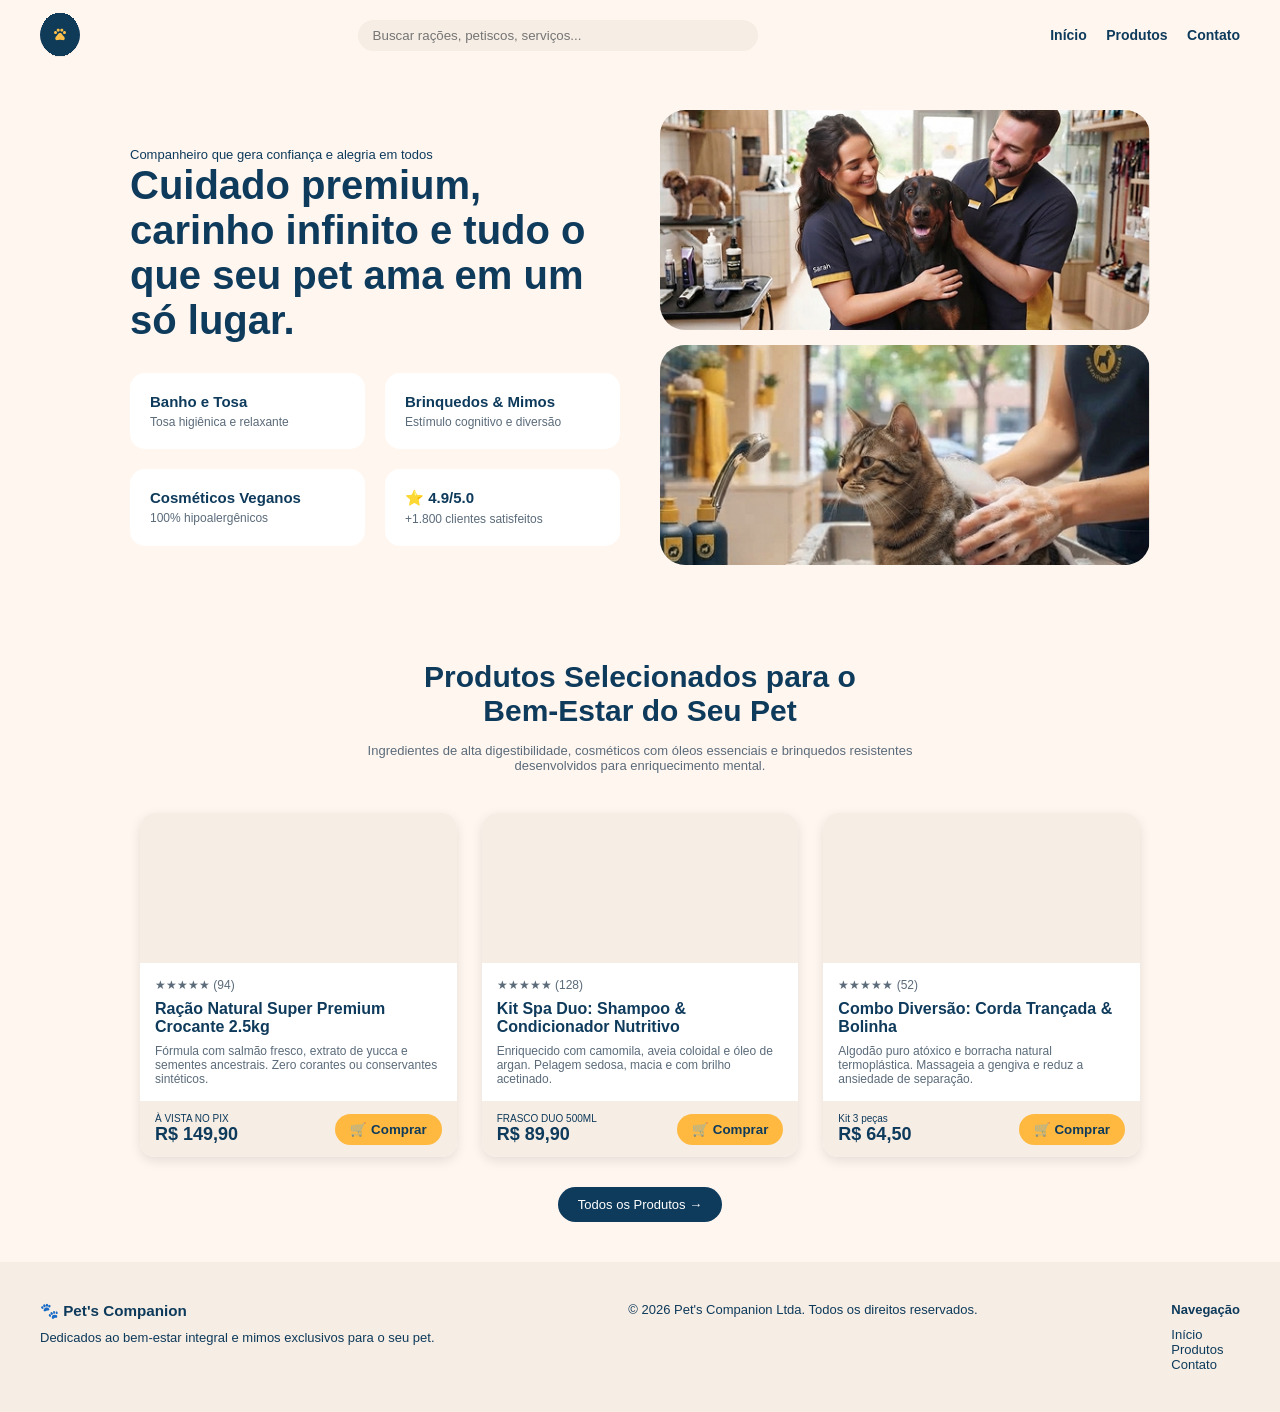
==== home/index.html @ cc7410a5 "atualização de arquivo" ====
<!DOCTYPE html>
<html lang="pt-BR">

<head>
    <meta charset="UTF-8">
    <meta name="viewport" content="width=device-width, initial-scale=1.0">
    <title>Pet's Companion</title>
    <link rel="stylesheet" href="style.css">
</head>

<body>

    <!-- CABEÇALHO -->
    <header class="header">
        <div class="logo">

            <img src="../icones/patinha.svg" alt="logo patinha">
            
        </div>
        <input class="busca" type="text" placeholder="Buscar rações, petiscos, serviços...">
        <nav class="menu">
            <a href="#inicio">Início</a>
            <a href="#produtos">Produtos</a>
            <a href="#contato">Contato</a>
        </nav>
    </header>

    <!-- SEÇÃO PRINCIPAL -->
    <section class="hero" id="inicio">
        <div class="hero-texto">
            <span class="pequeno">Companheiro que gera confiança e alegria em todos<span>
                    <h1>Cuidado premium, carinho infinito e tudo o que seu pet ama em um só lugar.</h1>

                    <div class="cards-servicos">
                        <div class="servico">
                            <h3>Banho e Tosa</h3>
                            <p>Tosa higiênica e relaxante</p>
                        </div>
                        <div class="servico">
                            <h3>Brinquedos &amp; Mimos</h3>
                            <p>Estímulo cognitivo e diversão</p>
                        </div>
                        <div class="servico">
                            <h3>Cosméticos Veganos</h3>
                            <p>100% hipoalergênicos</p>
                        </div>
                        <div class="servico">
                            <h3>⭐ 4.9/5.0</h3>
                            <p>+1.800 clientes satisfeitos</p>
                        </div>
                    </div>
        </div>

        <div class="hero-imagens">
            <img src="../img/Group 3.png" alt="Atendentes com um cachorro">
            <img src="../img/Group 2.png" alt="Gato no banho">
        </div>
    </section>

    <!-- PRODUTOS -->
    <section class="produtos" id="produtos">
        <h2>Produtos Selecionados para o Bem-Estar do Seu Pet</h2>
        <p class="subtitulo">Ingredientes de alta digestibilidade, cosméticos com óleos essenciais e brinquedos
            resistentes desenvolvidos para enriquecimento mental.</p>

        <div class="lista-produtos">

            <div class="produto">
                <div class="produto-foto"></div>
                <div class="produto-texto">
                    <p class="estrelas">★★★★★ (94)</p>
                    <h3>Ração Natural Super Premium
                        Crocante 2.5kg</h3>
                    <p>Fórmula com salmão fresco, extrato de yucca e sementes
                        ancestrais. Zero corantes ou conservantes sintéticos.</p>
                </div>
                <div class="produto-preco">
                    <div>
                        <small>À VISTA NO PIX</small>
                        <strong>R$ 149,90</strong>
                    </div>
                    <button>🛒 Comprar</button>
                </div>
            </div>

            <div class="produto">
                <div class="produto-foto"></div>
                <div class="produto-texto">
                    <p class="estrelas">★★★★★ (128)</p>
                    <h3>Kit Spa Duo: Shampoo &
                        Condicionador Nutritivo </h3>
                    <p>Enriquecido com camomila, aveia coloidal e óleo de
                        argan. Pelagem sedosa, macia e com brilho acetinado.</p>
                </div>
                <div class="produto-preco">
                    <div>
                        <small>FRASCO DUO 500ML</small>
                        <strong>R$ 89,90</strong>
                    </div>
                    <button>🛒 Comprar</button>
                </div>
            </div>

            <div class="produto">
                <div class="produto-foto"></div>
                <div class="produto-texto">
                    <p class="estrelas">★★★★★ (52)</p>
                    <h3>Combo Diversão: Corda Trançada &amp; Bolinha</h3>
                    <p>Algodão puro atóxico e borracha natural termoplástica.
                        Massageia a gengiva e reduz a ansiedade de separação.</p>
                </div>
                <div class="produto-preco">
                    <div>
                        <small>Kit 3 peças</small>
                        <strong>R$ 64,50</strong>
                    </div>
                    <button>🛒 Comprar</button>
                </div>
            </div>

        </div>

        <a class="botao-todos" href="#">Todos os Produtos →</a>
    </section>

    <!-- RODAPÉ -->
    <footer class="rodape" id="contato">
        <div>
            <h3>🐾 Pet's Companion</h3>
            <p>Dedicados ao bem-estar integral e mimos exclusivos para o seu pet.</p>
        </div>
        <p>© 2026 Pet's Companion Ltda. Todos os direitos reservados.</p>
        <div>
            <h4>Navegação</h4>
            <a href="#inicio">Início</a><br>
            <a href="#produtos">Produtos</a><br>
            <a href="#contato">Contato</a>
        </div>
    </footer>

</body>

</html>
---- home/style.css ----
* {
  margin: 0;
  padding: 0;
  box-sizing: border-box;
}

body {
  font-family: Arial, Helvetica, sans-serif;
  background-color: #fff6f0;
  color: #0e3a5b;
}

a {
  color: inherit;
  text-decoration: none;
}

img {
  max-width: 100%;
  display: block;
}

/* ===== CABEÇALHO ===== */
.header {
  display: flex;
  align-items: center;
  justify-content: space-between;
  gap: 20px;
  padding: 15px 40px;
}

.logo {
  width: 40px;
  height: 40px;
  background-color: #0e3a5b;
  border-radius: 50%;
  display: flex;
  align-items: center;
  justify-content: center;
}

.busca {
  width: 100%;
  max-width: 400px;
  padding: 8px 15px;
  border: none;
  border-radius: 20px;
  background-color: #f6ede4;
}

.menu a {
  margin-left: 15px;
  font-size: 14px;
  font-weight: bold;
}

/* ===== HERO ===== */
.hero {
  display: flex;
  align-items: center;
  gap: 40px;
  max-width: 1100px;
  margin: 0 auto;
  padding: 40px;
}

.hero-texto,
.hero-imagens {
  flex: 1;
}

.pequeno {
  font-size: 13px;
  margin-bottom: 10px;
}

.hero h1 {
  font-size: 40px;
  margin-bottom: 30px;
}

.cards-servicos {
  display: grid;
  grid-template-columns: 1fr 1fr;
  gap: 20px;
}

.servico {
  background-color: white;
  padding: 20px;
  border-radius: 15px;
}

.servico h3 {
  font-size: 15px;
  margin-bottom: 5px;
}

.servico p {
  font-size: 12px;
  color: #5b6b7a;
}

.hero-imagens img {
  width: 100%;
  height: 220px;
  object-fit: cover;
  border-radius: 25px;
  margin-bottom: 15px;
  background-color: #f6ede4;
}

/* ===== PRODUTOS ===== */
.produtos {
  padding: 40px;
  text-align: center;
}

.produtos h2 {
  font-size: 30px;
  max-width: 500px;
  margin: 0 auto 15px;
}

.subtitulo {
  max-width: 600px;
  margin: 0 auto 40px;
  font-size: 13px;
  color: #5b6b7a;
}

.lista-produtos {
  display: flex;
  justify-content: center;
  gap: 25px;
  max-width: 1000px;
  margin: 0 auto 30px;
}

.produto {
  flex: 1;
  background-color: white;
  border-radius: 15px;
  overflow: hidden;
  text-align: left;
  box-shadow: 0 4px 12px rgba(0, 0, 0, 0.1);
}

.produto-foto {
  height: 150px;
  background-color: #f6ede4;
}

.produto-texto {
  padding: 15px;
}

.produto-texto h3 {
  font-size: 16px;
  margin: 8px 0;
}

.produto-texto p {
  font-size: 12px;
  color: #5b6b7a;
}

.estrelas {
  color: #b8860b;
}

.produto-preco {
  display: flex;
  justify-content: space-between;
  align-items: center;
  padding: 12px 15px;
  background-color: #f6ede4;
}

.produto-preco small {
  display: block;
  font-size: 10px;
}

.produto-preco strong {
  font-size: 18px;
}

button {
  background-color: #ffb940;
  color: #0e3a5b;
  border: none;
  padding: 8px 15px;
  border-radius: 20px;
  font-weight: bold;
  cursor: pointer;
}

button:hover {
  background-color: #ffa31a;
}

.botao-todos {
  display: inline-block;
  background-color: #0e3a5b;
  color: white;
  padding: 10px 20px;
  border-radius: 20px;
  font-size: 13px;
}

/* ===== RODAPÉ ===== */
.rodape {
  display: flex;
  justify-content: space-between;
  gap: 30px;
  padding: 40px;
  background-color: #f6ede4;
  font-size: 13px;
}

.rodape h3,
.rodape h4 {
  margin-bottom: 10px;
}

/* ===== RESPONSIVO ===== */

@media (max-width: 900px) {
  .hero {
    flex-direction: column;
  }

  .lista-produtos {
    flex-direction: column;
  }
}

@media (max-width: 600px) {
  .header {
    flex-wrap: wrap;
    padding: 15px 20px;
  }

  .busca {
    order: 3;
    max-width: 100%;
  }

  .hero,
  .produtos,
  .rodape {
    padding: 25px 20px;
  }

  .hero h1 {
    font-size: 28px;
  }

  .cards-servicos {
    grid-template-columns: 1fr;
  }

  .rodape {
    flex-direction: column;
  }
}
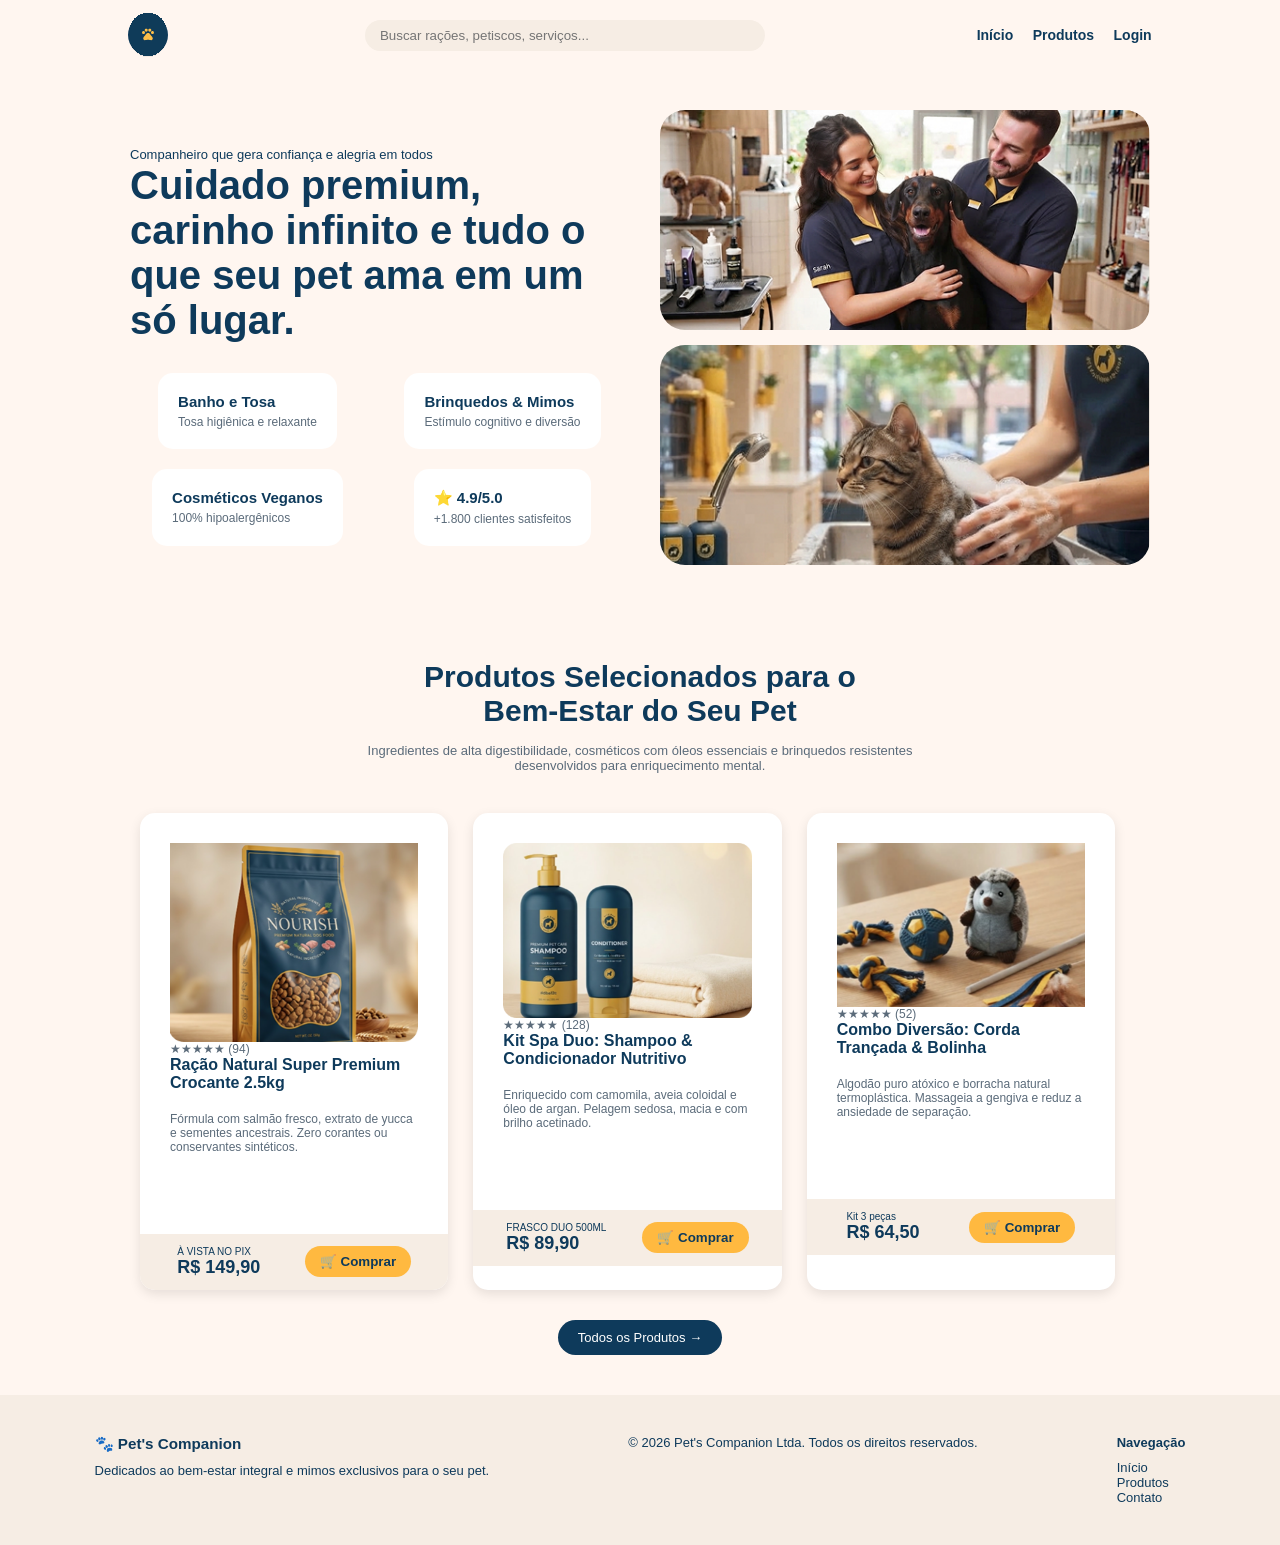
==== commit c1c0f62f: "ajustes na home do projeto pet's companion" ====
--- a/home/index.html
+++ b/home/index.html
@@ -21,7 +21,7 @@
         <nav class="menu">
             <a href="#inicio">Início</a>
             <a href="#produtos">Produtos</a>
-            <a href="#contato">Contato</a>
+            <a href="#contato">Login</a>
         </nav>
     </header>
 
@@ -66,59 +66,68 @@
         <div class="lista-produtos">
 
             <div class="produto">
-                <div class="produto-foto"></div>
+                <div class="produtos_foto"></div>
                 <div class="produto-texto">
+                     <img src="../img/ração 1.png" alt="ração"> 
                     <p class="estrelas">★★★★★ (94)</p>
                     <h3>Ração Natural Super Premium
                         Crocante 2.5kg</h3>
-                    <p>Fórmula com salmão fresco, extrato de yucca e sementes
-                        ancestrais. Zero corantes ou conservantes sintéticos.</p>
-                </div>
-                <div class="produto-preco">
-                    <div>
-                        <small>À VISTA NO PIX</small>
-                        <strong>R$ 149,90</strong>
+                        <p>Fórmula com salmão fresco, extrato de yucca e sementes
+                            ancestrais. Zero corantes ou conservantes sintéticos.</p>
+                        </div>
+                        <div class="produto-preco">
+                            <div>
+                                <small>À VISTA NO PIX</small>
+                                <strong>R$ 149,90</strong>
+                            </div>
+                            <button>🛒 Comprar</button>
+                        </div>
                     </div>
-                    <button>🛒 Comprar</button>
-                </div>
-            </div>
+                    
+                    <div class="produto">
+                        <div class="produtos_foto"></div>
+                        <div class="produto-texto">
+                            <img src="../img/shampoo 1.png" alt="shampoo">    
+                            <p class="estrelas">★★★★★ (128)</p>
+                            <h3>Kit Spa Duo: Shampoo &
+                                Condicionador Nutritivo </h3>
+                                <p>Enriquecido com camomila, aveia coloidal e óleo de
+                                    argan. Pelagem sedosa, macia e com brilho acetinado.</p>
+                                </div>
+                                <div class="produto-preco">
+                                    <div>
+                                        <small>FRASCO DUO 500ML</small>
+                                        <strong>R$ 89,90</strong>
+                                    </div>
+                                    <button>🛒 Comprar</button>
+                                </div>
+                            </div>
+                            
+                            <div class="produto">
+                                <div class="produtos-foto"></div>
+                                <div class="produto-texto">
+                                    <img src="../img/brinquedos 1.png" alt="brinquedos">
+                        
+                                    <p class="estrelas">★★★★★ (52)</p>
+                                    <h3>Combo Diversão: Corda Trançada &amp; Bolinha</h3>
+                                    <p>Algodão puro atóxico e borracha natural termoplástica.
+                                        Massageia a gengiva e reduz a ansiedade de separação.</p>
+                                    </div>
+                                    <div class="produto-preco">
+                                        <div>
+                                            <small>Kit 3 peças</small>
+                                            <strong>R$ 64,50</strong>
+                                        </div>
+                                        <button>🛒 Comprar</button>
+                                    </div>
+                                </div>
+                                
+                               <div class="home_group_imgs">
 
-            <div class="produto">
-                <div class="produto-foto"></div>
-                <div class="produto-texto">
-                    <p class="estrelas">★★★★★ (128)</p>
-                    <h3>Kit Spa Duo: Shampoo &
-                        Condicionador Nutritivo </h3>
-                    <p>Enriquecido com camomila, aveia coloidal e óleo de
-                        argan. Pelagem sedosa, macia e com brilho acetinado.</p>
-                </div>
-                <div class="produto-preco">
-                    <div>
-                        <small>FRASCO DUO 500ML</small>
-                        <strong>R$ 89,90</strong>
-                    </div>
-                    <button>🛒 Comprar</button>
-                </div>
-            </div>
-
-            <div class="produto">
-                <div class="produto-foto"></div>
-                <div class="produto-texto">
-                    <p class="estrelas">★★★★★ (52)</p>
-                    <h3>Combo Diversão: Corda Trançada &amp; Bolinha</h3>
-                    <p>Algodão puro atóxico e borracha natural termoplástica.
-                        Massageia a gengiva e reduz a ansiedade de separação.</p>
-                </div>
-                <div class="produto-preco">
-                    <div>
-                        <small>Kit 3 peças</small>
-                        <strong>R$ 64,50</strong>
-                    </div>
-                    <button>🛒 Comprar</button>
-                </div>
-            </div>
-
-        </div>
+                        
+                        </div>
+                           
+                        </div>
 
         <a class="botao-todos" href="#">Todos os Produtos →</a>
     </section>
--- a/home/style.css
+++ b/home/style.css
@@ -1,5 +1,5 @@
 * {
-  margin: 0;
+  margin: 0 auto;
   padding: 0;
   box-sizing: border-box;
 }
@@ -152,12 +152,15 @@
 }
 
 .produto-texto {
-  padding: 15px;
+  padding: 30px;
+  margin-bottom: 50px;
+  align-items: center;
 }
 
 .produto-texto h3 {
   font-size: 16px;
-  margin: 8px 0;
+  margin-bottom:  20px;
+  /* align-items: center; */
 }
 
 .produto-texto p {
@@ -171,10 +174,11 @@
 
 .produto-preco {
   display: flex;
-  justify-content: space-between;
+  justify-content:space-between;
   align-items: center;
   padding: 12px 15px;
   background-color: #f6ede4;
+  /* margin-top: 30px; */
 }
 
 .produto-preco small {
@@ -209,6 +213,23 @@
   font-size: 13px;
 }
 
+
+
+
+.produtos_foto img{
+  display: block;
+  margin-left: auto;
+  margin-right: auto;
+
+
+
+
+}
+
+
+
+
+
 /* ===== RODAPÉ ===== */
 .rodape {
   display: flex;
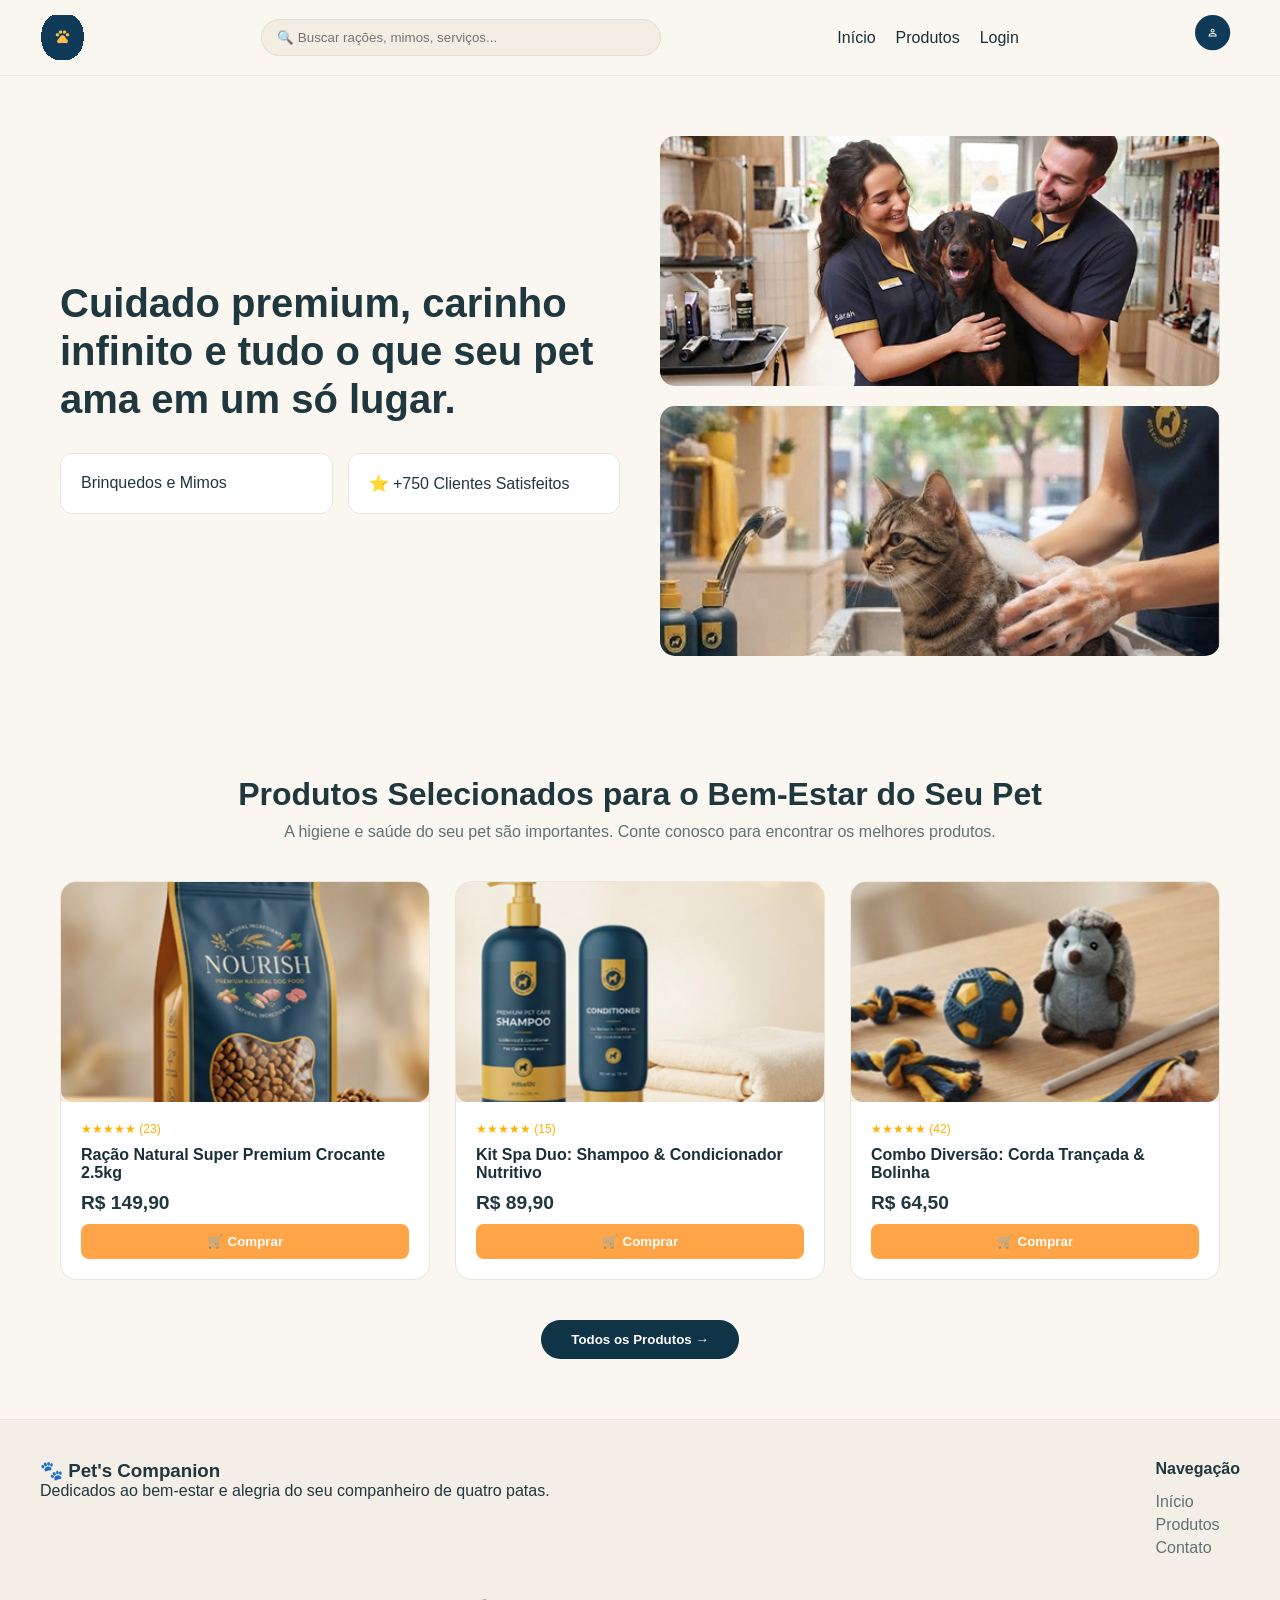
==== commit a2bb8b85: "finalização das telas cadastro de produtos, descrição de produtos e home do projeto Pet's Companion" ====
--- a/home/index.html
+++ b/home/index.html
@@ -10,141 +10,118 @@
 
 <body>
 
-    <!-- CABEÇALHO -->
-    <header class="header">
-        <div class="logo">
-
-            <img src="../icones/patinha.svg" alt="logo patinha">
-            
+    <!-- HEADER / CABEÇALHO -->
+    <header class="main-header">
+        <div class="header-container">
+            <div class="logo">
+                <img src="../icones/patinha.svg" alt="patinha">
+            </div>
+            <div class="search-bar">
+                <input type="text" placeholder="🔍 Buscar rações, mimos, serviços...">
+            </div>
+            <nav class="nav-menu">
+                <a href="#">Início</a>
+                <a href="#">Produtos</a>
+                <a href="#">Login</a>
+            </nav>
+            <div class="user-profile">
+                <img src="../icones/person login.svg" alt="login">
+            </div>
         </div>
-        <input class="busca" type="text" placeholder="Buscar rações, petiscos, serviços...">
-        <nav class="menu">
-            <a href="#inicio">Início</a>
-            <a href="#produtos">Produtos</a>
-            <a href="#contato">Login</a>
-        </nav>
     </header>
 
-    <!-- SEÇÃO PRINCIPAL -->
-    <section class="hero" id="inicio">
-        <div class="hero-texto">
-            <span class="pequeno">Companheiro que gera confiança e alegria em todos<span>
-                    <h1>Cuidado premium, carinho infinito e tudo o que seu pet ama em um só lugar.</h1>
+    <!-- MAIN SECTION / INTRODUÇÃO PRINCIPAL -->
+    <main class="main-section">
+        <div class="main-container">
+            <div class="main-text">
+                <h1>Cuidado premium, carinho infinito e tudo o que seu pet ama em um só lugar.</h1>
 
-                    <div class="cards-servicos">
-                        <div class="servico">
-                            <h3>Banho e Tosa</h3>
-                            <p>Tosa higiênica e relaxante</p>
-                        </div>
-                        <div class="servico">
-                            <h3>Brinquedos &amp; Mimos</h3>
-                            <p>Estímulo cognitivo e diversão</p>
-                        </div>
-                        <div class="servico">
-                            <h3>Cosméticos Veganos</h3>
-                            <p>100% hipoalergênicos</p>
-                        </div>
-                        <div class="servico">
-                            <h3>⭐ 4.9/5.0</h3>
-                            <p>+1.800 clientes satisfeitos</p>
-                        </div>
-                    </div>
+                <div class="features-grid">
+                    <div class="feature-card"> Brinquedos e Mimos </div>
+                    <div class="feature-card"> ⭐ +750 Clientes Satisfeitos </div>
+                </div>
+            </div>
+
+            <div class="main-images">
+                <div class="img-placeholder large-img">
+                    <img src="../img/Group 3.png" alt="Banho e tosa de cachorro">
+                </div>
+                <div class="img-placeholder small-img">
+                    <img src="../img/Group 2.png" alt="Gato tomando banho">
+                </div>
+            </div>
+        </div>
+    </main>
+
+    <!-- SECTION PRODUTOS -->
+    <section class="products-section">
+        <h2>Produtos Selecionados para o Bem-Estar do Seu Pet</h2>
+        <p class="subtitle">A higiene e saúde do seu pet são importantes. Conte conosco para encontrar os melhores
+            produtos.</p>
+
+        <div class="products-grid">
+            <!-- CARD 1 -->
+            <div class="product-card">
+                <div class="product-img-box">
+                    <img src="../img/ração 1.png" alt="Ração Nourish">
+                </div>
+                <div class="product-info">
+                    <span class="rating">★★★★★ (23)</span>
+                    <h3>Ração Natural Super Premium
+                        Crocante 2.5kg</h3>
+                    <p class="price">R$ 149,90</p>
+                    <button class="btn-buy">🛒 Comprar</button>
+                </div>
+            </div>
+
+            <!-- CARD 2 -->
+            <div class="product-card">
+                <div class="product-img-box">
+                    <img src="../img/shampoo 1.png" alt="Shampoo Pet">
+                </div>
+                <div class="product-info">
+                    <span class="rating">★★★★★ (15)</span>
+                    <h3>Kit Spa Duo: Shampoo &
+                        Condicionador Nutritivo</h3>
+                    <p class="price">R$ 89,90</p>
+                    <button class="btn-buy">🛒 Comprar</button>
+                </div>
+            </div>
+
+            <!-- CARD 3 -->
+            <div class="product-card">
+                <div class="product-img-box">
+                    <img src="../img/brinquedos 1.png" alt="Brinquedos Pet">
+                </div>
+                <div class="product-info">
+                    <span class="rating">★★★★★ (42)</span>
+                    <h3>Combo Diversão: Corda Trançada & Bolinha</h3>
+                    <p class="price">R$ 64,50</p>
+                    <button class="btn-buy">🛒 Comprar</button>
+                </div>
+            </div>
         </div>
 
-        <div class="hero-imagens">
-            <img src="../img/Group 3.png" alt="Atendentes com um cachorro">
-            <img src="../img/Group 2.png" alt="Gato no banho">
+        <div class="center-btn">
+            <button class="btn-all-products">Todos os Produtos →</button>
         </div>
     </section>
 
-    <!-- PRODUTOS -->
-    <section class="produtos" id="produtos">
-        <h2>Produtos Selecionados para o Bem-Estar do Seu Pet</h2>
-        <p class="subtitulo">Ingredientes de alta digestibilidade, cosméticos com óleos essenciais e brinquedos
-            resistentes desenvolvidos para enriquecimento mental.</p>
-
-        <div class="lista-produtos">
-
-            <div class="produto">
-                <div class="produtos_foto"></div>
-                <div class="produto-texto">
-                     <img src="../img/ração 1.png" alt="ração"> 
-                    <p class="estrelas">★★★★★ (94)</p>
-                    <h3>Ração Natural Super Premium
-                        Crocante 2.5kg</h3>
-                        <p>Fórmula com salmão fresco, extrato de yucca e sementes
-                            ancestrais. Zero corantes ou conservantes sintéticos.</p>
-                        </div>
-                        <div class="produto-preco">
-                            <div>
-                                <small>À VISTA NO PIX</small>
-                                <strong>R$ 149,90</strong>
-                            </div>
-                            <button>🛒 Comprar</button>
-                        </div>
-                    </div>
-                    
-                    <div class="produto">
-                        <div class="produtos_foto"></div>
-                        <div class="produto-texto">
-                            <img src="../img/shampoo 1.png" alt="shampoo">    
-                            <p class="estrelas">★★★★★ (128)</p>
-                            <h3>Kit Spa Duo: Shampoo &
-                                Condicionador Nutritivo </h3>
-                                <p>Enriquecido com camomila, aveia coloidal e óleo de
-                                    argan. Pelagem sedosa, macia e com brilho acetinado.</p>
-                                </div>
-                                <div class="produto-preco">
-                                    <div>
-                                        <small>FRASCO DUO 500ML</small>
-                                        <strong>R$ 89,90</strong>
-                                    </div>
-                                    <button>🛒 Comprar</button>
-                                </div>
-                            </div>
-                            
-                            <div class="produto">
-                                <div class="produtos-foto"></div>
-                                <div class="produto-texto">
-                                    <img src="../img/brinquedos 1.png" alt="brinquedos">
-                        
-                                    <p class="estrelas">★★★★★ (52)</p>
-                                    <h3>Combo Diversão: Corda Trançada &amp; Bolinha</h3>
-                                    <p>Algodão puro atóxico e borracha natural termoplástica.
-                                        Massageia a gengiva e reduz a ansiedade de separação.</p>
-                                    </div>
-                                    <div class="produto-preco">
-                                        <div>
-                                            <small>Kit 3 peças</small>
-                                            <strong>R$ 64,50</strong>
-                                        </div>
-                                        <button>🛒 Comprar</button>
-                                    </div>
-                                </div>
-                                
-                               <div class="home_group_imgs">
-
-                        
-                        </div>
-                           
-                        </div>
-
-        <a class="botao-todos" href="#">Todos os Produtos →</a>
-    </section>
-
-    <!-- RODAPÉ -->
-    <footer class="rodape" id="contato">
-        <div>
-            <h3>🐾 Pet's Companion</h3>
-            <p>Dedicados ao bem-estar integral e mimos exclusivos para o seu pet.</p>
+    <!-- FOOTER / RODAPÉ -->
+    <footer class="main-footer">
+        <div class="footer-container">
+            <div class="footer-brand">
+                <h3>🐾 Pet's Companion</h3>
+                <p>Dedicados ao bem-estar e alegria do seu companheiro de quatro patas.</p>
+            </div>
+            <div class="footer-nav">
+                <h4>Navegação</h4>
+                <a href="#">Início</a>
+                <a href="#">Produtos</a>
+                <a href="#">Contato</a>
+            </div>
         </div>
-        <p>© 2026 Pet's Companion Ltda. Todos os direitos reservados.</p>
-        <div>
-            <h4>Navegação</h4>
-            <a href="#inicio">Início</a><br>
-            <a href="#produtos">Produtos</a><br>
-            <a href="#contato">Contato</a>
-        </div>
+        <p class="copyright">&copy; 2026 Pet's Companion. Todos os direitos reservados.</p>
     </footer>
 
 </body>
--- a/home/style.css
+++ b/home/style.css
@@ -1,288 +1,297 @@
 * {
-  margin: 0 auto;
-  padding: 0;
-  box-sizing: border-box;
+    margin: 0;
+    padding: 0;
+    box-sizing: border-box;
+    font-family: 'Segoe UI', Tahoma, Geneva, Verdana, sans-serif;
 }
 
 body {
-  font-family: Arial, Helvetica, sans-serif;
-  background-color: #fff6f0;
-  color: #0e3a5b;
-}
-
-a {
-  color: inherit;
-  text-decoration: none;
+    background-color: #FAF6F0; /* Cor de fundo bege bem clarinha */
+    color: #1f373f; /* Azul escuro para os textos */
 }
 
 img {
-  max-width: 100%;
-  display: block;
-}
-
-/* ===== CABEÇALHO ===== */
-.header {
-  display: flex;
-  align-items: center;
-  justify-content: space-between;
-  gap: 20px;
-  padding: 15px 40px;
-}
-
-.logo {
-  width: 40px;
-  height: 40px;
-  background-color: #0e3a5b;
-  border-radius: 50%;
-  display: flex;
-  align-items: center;
-  justify-content: center;
-}
-
-.busca {
-  width: 100%;
-  max-width: 400px;
-  padding: 8px 15px;
-  border: none;
-  border-radius: 20px;
-  background-color: #f6ede4;
-}
-
-.menu a {
-  margin-left: 15px;
-  font-size: 14px;
-  font-weight: bold;
-}
-
-/* ===== HERO ===== */
-.hero {
-  display: flex;
-  align-items: center;
-  gap: 40px;
-  max-width: 1100px;
-  margin: 0 auto;
-  padding: 40px;
-}
-
-.hero-texto,
-.hero-imagens {
-  flex: 1;
-}
-
-.pequeno {
-  font-size: 13px;
-  margin-bottom: 10px;
-}
-
-.hero h1 {
-  font-size: 40px;
-  margin-bottom: 30px;
-}
-
-.cards-servicos {
-  display: grid;
-  grid-template-columns: 1fr 1fr;
-  gap: 20px;
-}
-
-.servico {
-  background-color: white;
-  padding: 20px;
-  border-radius: 15px;
-}
-
-.servico h3 {
-  font-size: 15px;
-  margin-bottom: 5px;
-}
-
-.servico p {
-  font-size: 12px;
-  color: #5b6b7a;
-}
-
-.hero-imagens img {
-  width: 100%;
-  height: 220px;
-  object-fit: cover;
-  border-radius: 25px;
-  margin-bottom: 15px;
-  background-color: #f6ede4;
-}
-
-/* ===== PRODUTOS ===== */
-.produtos {
-  padding: 40px;
-  text-align: center;
-}
-
-.produtos h2 {
-  font-size: 30px;
-  max-width: 500px;
-  margin: 0 auto 15px;
-}
-
-.subtitulo {
-  max-width: 600px;
-  margin: 0 auto 40px;
-  font-size: 13px;
-  color: #5b6b7a;
-}
-
-.lista-produtos {
-  display: flex;
-  justify-content: center;
-  gap: 25px;
-  max-width: 1000px;
-  margin: 0 auto 30px;
-}
-
-.produto {
-  flex: 1;
-  background-color: white;
-  border-radius: 15px;
-  overflow: hidden;
-  text-align: left;
-  box-shadow: 0 4px 12px rgba(0, 0, 0, 0.1);
-}
-
-.produto-foto {
-  height: 150px;
-  background-color: #f6ede4;
-}
-
-.produto-texto {
-  padding: 30px;
-  margin-bottom: 50px;
-  align-items: center;
-}
-
-.produto-texto h3 {
-  font-size: 16px;
-  margin-bottom:  20px;
-  /* align-items: center; */
-}
-
-.produto-texto p {
-  font-size: 12px;
-  color: #5b6b7a;
-}
-
-.estrelas {
-  color: #b8860b;
-}
-
-.produto-preco {
-  display: flex;
-  justify-content:space-between;
-  align-items: center;
-  padding: 12px 15px;
-  background-color: #f6ede4;
-  /* margin-top: 30px; */
-}
-
-.produto-preco small {
-  display: block;
-  font-size: 10px;
-}
-
-.produto-preco strong {
-  font-size: 18px;
-}
-
-button {
-  background-color: #ffb940;
-  color: #0e3a5b;
-  border: none;
-  padding: 8px 15px;
-  border-radius: 20px;
-  font-weight: bold;
-  cursor: pointer;
-}
-
-button:hover {
-  background-color: #ffa31a;
-}
-
-.botao-todos {
-  display: inline-block;
-  background-color: #0e3a5b;
-  color: white;
-  padding: 10px 20px;
-  border-radius: 20px;
-  font-size: 13px;
-}
-
-
-
-
-.produtos_foto img{
-  display: block;
-  margin-left: auto;
-  margin-right: auto;
-
-
-
-
-}
-
-
-
-
-
-/* ===== RODAPÉ ===== */
-.rodape {
-  display: flex;
-  justify-content: space-between;
-  gap: 30px;
-  padding: 40px;
-  background-color: #f6ede4;
-  font-size: 13px;
-}
-
-.rodape h3,
-.rodape h4 {
-  margin-bottom: 10px;
-}
-
-/* ===== RESPONSIVO ===== */
-
-@media (max-width: 900px) {
-  .hero {
-    flex-direction: column;
-  }
-
-  .lista-produtos {
-    flex-direction: column;
-  }
-}
-
-@media (max-width: 600px) {
-  .header {
+    width: 100%;
+    height: 100%;
+    object-fit: cover;
+    border-radius: 12px;
+}
+
+/* HEADER (CABEÇALHO) */
+.main-header {
+    background-color: #FAF6F0;
+    padding: 15px 20px;
+    border-bottom: 1px solid #EAE5DD;
+}
+
+.header-container {
+    max-width: 1200px;
+    margin: 0 auto;
+    display: flex;
+    align-items: center;
+    justify-content: space-between;
+    gap: 15px;
+}
+
+.logo, .user-profile {
+    /* background-color: #1a4558; */
+    color: #FFC107;
+    width: 45px;
+    height: 45px;
+    border-radius: 50%;
+    display: flex;
+    align-items: center;
+    justify-content: center;
+    font-size: 20px;
+}
+
+.search-bar {
+    flex: 1;
+    max-width: 400px;
+}
+
+.search-bar input {
+    width: 100%;
+    padding: 10px 15px;
+    border-radius: 20px;
+    border: 1px solid #E2DCD2;
+    background-color: #F3EDE4;
+    outline: none;
+}
+
+.nav-menu {
+    display: flex;
+    gap: 20px;
+}
+
+.nav-menu a {
+    text-decoration: none;
+    color: #1A3038;
+    font-weight: 500;
+}
+
+/* MAIN SECTION (INTRODUÇÃO PRINCIPAL) */
+.main-section {
+    padding: 60px 20px;
+    max-width: 1200px;
+    margin: 0 auto;
+}
+
+.main-container {
+    display: grid;
+    grid-template-columns: 1fr 1fr;
+    gap: 40px;
+    align-items: center;
+}
+
+.main-text h1 {
+    font-size: 2.5rem;
+    line-height: 1.2;
+    margin-bottom: 30px;
+}
+
+.features-grid {
+    display: grid;
+    grid-template-columns: 1fr 1fr;
+    gap: 15px;
+}
+
+.feature-card {
+    background: #FFFFFF;
+    padding: 20px;
+    border-radius: 12px;
+    border: 1px solid #EAE5DD;
+    font-weight: 500;
+}
+
+.main-images {
+    display: flex;
+    flex-direction: column;
+    gap: 20px;
+}
+
+.img-placeholder {
+    background-color: #E2DCD2;
+    border-radius: 15px;
+    overflow: hidden;
+}
+
+.large-img { height: 250px; }
+.small-img { height: 250px; }
+
+/*  PRODUTOS */
+.products-section {
+    max-width: 1200px;
+    margin: 60px auto;
+    padding: 0 20px;
+    text-align: center;
+}
+
+.products-section h2 {
+    font-size: 2rem;
+    margin-bottom: 10px;
+}
+
+.subtitle {
+    color: #607274;
+    margin-bottom: 40px;
+}
+
+.products-grid {
+    display: grid;
+    grid-template-columns: repeat(3, 1fr);
+    gap: 25px;
+}
+
+.product-card {
+    background-color: #FFFFFF;
+    border-radius: 16px;
+    overflow: hidden;
+    border: 1px solid #EAE5DD;
+    text-align: left;
+    display: flex;
+    flex-direction: column;
+}
+
+.product-img-box {
+    height: 220px;
+    background-color: #F3EDE4;
+}
+
+.product-info {
+    padding: 20px;
+    display: flex;
+    flex-direction: column;
+    gap: 10px;
+    flex-grow: 1;
+}
+
+.rating {
+    font-size: 12px;
+    color: #FFB000;
+}
+
+.product-info h3 {
+    font-size: 1rem;
+    color: #1A3038;
+}
+
+.price {
+    font-weight: bold;
+    font-size: 1.2rem;
+    margin-top: auto;
+}
+
+.btn-buy {
+    background-color: #FFA447;
+    color: #FFFFFF;
+    border: none;
+    padding: 10px;
+    border-radius: 8px;
+    cursor: pointer;
+    font-weight: bold;
+    width: 100%;
+    transition: background-color 0.2s ease;
+}
+
+.btn-buy:hover {
+    background-color: #e58f36;
+}
+
+.center-btn {
+    margin-top: 40px;
+}
+
+.btn-all-products {
+    background-color: #0E3446;
+    color: #FFFFFF;
+    border: none;
+    padding: 12px 30px;
+    border-radius: 25px;
+    font-weight: bold;
+    cursor: pointer;
+    transition: background-color 0.2s ease;
+}
+
+.btn-all-products:hover {
+    background-color: #092432;
+}
+
+/* 4. FOOTER (RODAPÉ) */
+.main-footer {
+    background-color: #F4EFE6;
+    padding: 40px 20px 20px 20px;
+    border-top: 1px solid #EAE5DD;
+}
+
+.footer-container {
+    max-width: 1200px;
+    margin: 0 auto;
+    display: flex;
+    justify-content: space-between;
     flex-wrap: wrap;
-    padding: 15px 20px;
-  }
-
-  .busca {
-    order: 3;
-    max-width: 100%;
-  }
-
-  .hero,
-  .produtos,
-  .rodape {
-    padding: 25px 20px;
-  }
-
-  .hero h1 {
-    font-size: 28px;
-  }
-
-  .cards-servicos {
-    grid-template-columns: 1fr;
-  }
-
-  .rodape {
-    flex-direction: column;
-  }
-}+    gap: 30px;
+}
+
+.footer-nav {
+    display: flex;
+    flex-direction: column;
+    gap: 5px;
+}
+
+.footer-nav h4 { 
+    margin-bottom: 10px; 
+}
+
+.footer-nav a {
+    text-decoration: none;
+    color: #607274;
+}
+
+.footer-nav a:hover {
+    color: #1A3038;
+}
+
+.copyright {
+    text-align: center;
+    margin-top: 40px;
+    font-size: 13px;
+    color: #888;
+}
+
+/* RESPONSIVIDADE */
+@media (max-width: 768px) {
+    .header-container {
+        flex-direction: column;
+        align-items: center;
+        text-align: center;
+    }
+    
+    .search-bar {
+        width: 100%;
+    }
+    
+    .nav-menu {
+        justify-content: center;
+        margin-top: 10px;
+    }
+
+    .main-container {
+        grid-template-columns: 1fr; /* Muda para apenas uma coluna no celular */
+        gap: 30px;
+    }
+
+    .main-text h1 {
+        font-size: 1.8rem;
+    }
+
+    .products-grid {
+        grid-template-columns: 1fr; /* Os produtos ficam empilhados em um por linha */
+    }
+    
+    .footer-container {
+        flex-direction: column;
+        text-align: center;
+    }
+}
+
